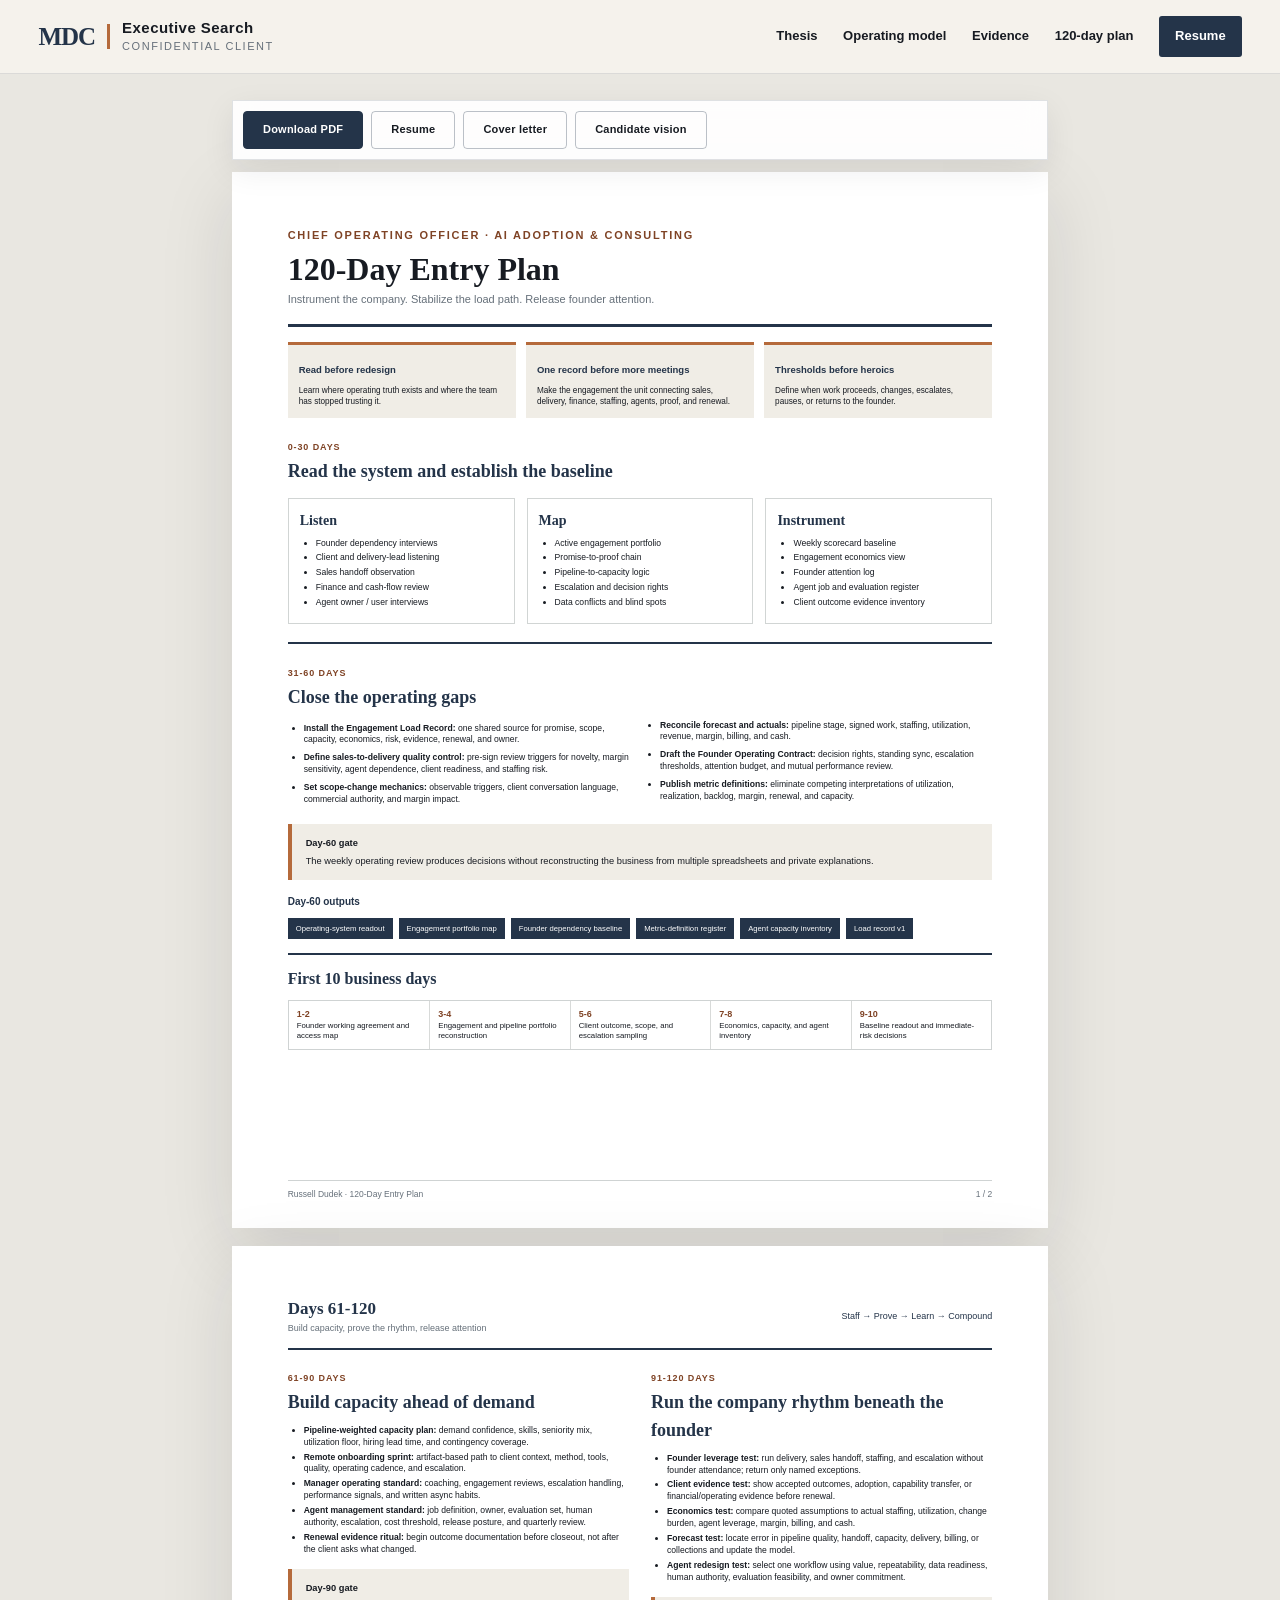
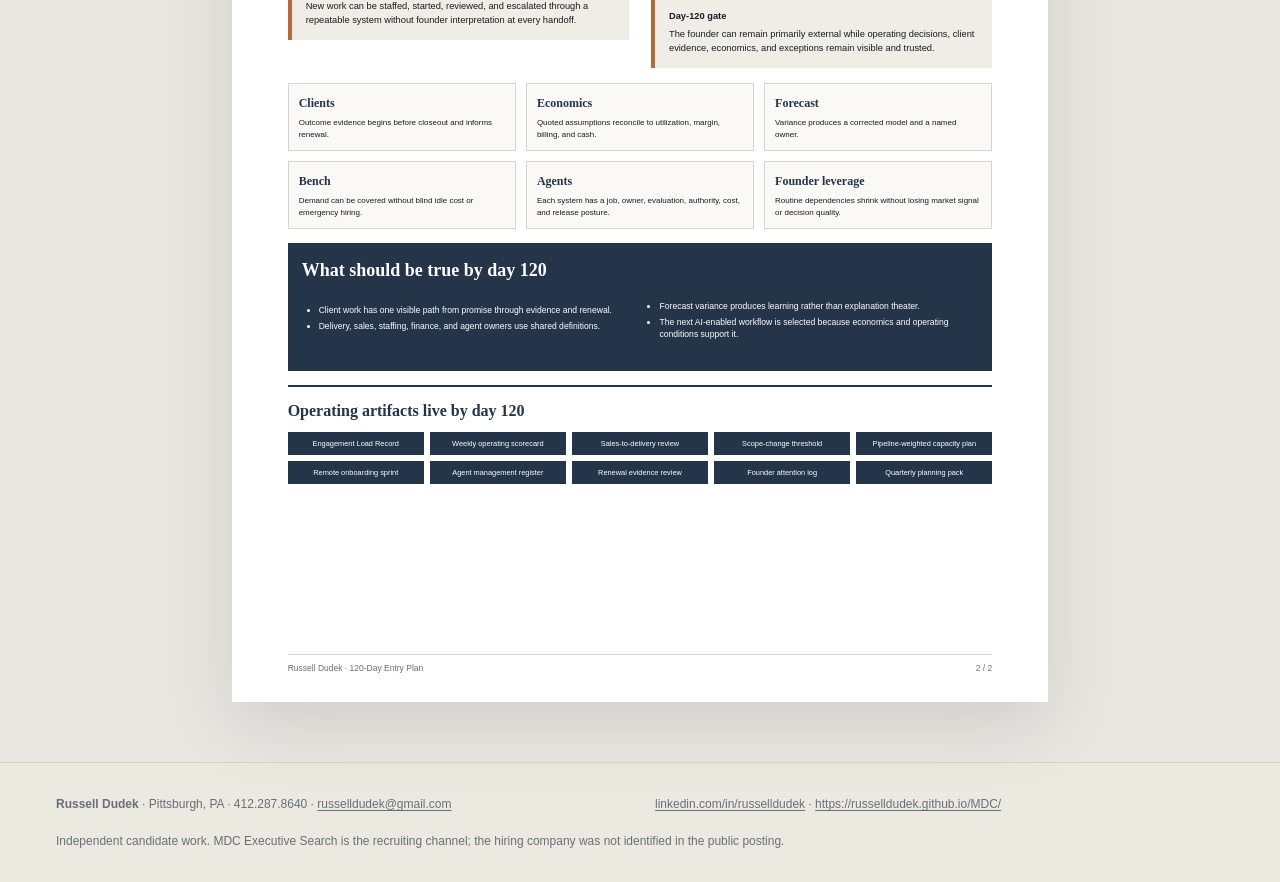
==== 120-day-plan.html @ ab62a0ce "Publish complete COO candidate campaign" ====
<!DOCTYPE html>

<html lang="en"><head>
<meta charset="utf-8"/><meta content="width=device-width, initial-scale=1" name="viewport"/>
<title>120-Day Entry Plan | Russell Dudek</title>
<meta content="Independent candidate vision by Russell Dudek for Chief Operating Officer - AI Adoption." name="description"/>
<link href="brand-tokens.css" rel="stylesheet"/><link href="styles.css" rel="stylesheet"/>
<script defer="" src="app.js"></script>
</head><body class="document-page">
<a class="skip-link" href="#main">Skip to content</a>
<nav aria-label="Primary navigation" class="site-nav">
<a aria-label="MDC Executive Search confidential client candidate vision" class="brand-lockup" href="index.html">
<span class="mdc-type">MDC</span>
<span class="brand-copy"><strong>Executive Search</strong><small>Confidential client</small></span>
</a>
<button aria-controls="nav-links" aria-expanded="false" class="nav-toggle">Menu</button>
<div class="nav-links" id="nav-links">
<a href="index.html#thesis">Thesis</a>
<a href="index.html#model">Operating model</a>
<a href="index.html#evidence">Evidence</a>
<a href="120-day-plan.html">120-day plan</a>
<a class="nav-primary" href="resume.html">Resume</a>
</div>
</nav>
<main id="main">
<div aria-label="Document actions" class="doc-actions no-print">
<a class="btn primary pdf-download" data-pdf="" href="#">Download PDF</a>
<a class="btn" href="resume.html">Resume</a>
<a class="btn" href="cover-letter.html">Cover letter</a>
<a class="btn" href="index.html">Candidate vision</a>
</div>
<article class="document multi-doc" data-pdf="docs/Russell-Dudek-COO-AI-Adoption-120-Day-Plan.pdf">
<section class="paper page plan-page"><header class="brief-title"><span class="doc-brand">Chief Operating Officer · AI Adoption &amp; Consulting</span><h1>120-Day Entry Plan</h1><p>Instrument the company. Stabilize the load path. Release founder attention.</p></header>
<div class="plan-principles"><article><strong>Read before redesign</strong><p>Learn where operating truth exists and where the team has stopped trusting it.</p></article><article><strong>One record before more meetings</strong><p>Make the engagement the unit connecting sales, delivery, finance, staffing, agents, proof, and renewal.</p></article><article><strong>Thresholds before heroics</strong><p>Define when work proceeds, changes, escalates, pauses, or returns to the founder.</p></article></div>
<div class="phase-focus"><span>0-30 days</span><h2>Read the system and establish the baseline</h2><div class="phase-columns"><div><h3>Listen</h3><ul><li>Founder dependency interviews</li><li>Client and delivery-lead listening</li><li>Sales handoff observation</li><li>Finance and cash-flow review</li><li>Agent owner / user interviews</li></ul></div><div><h3>Map</h3><ul><li>Active engagement portfolio</li><li>Promise-to-proof chain</li><li>Pipeline-to-capacity logic</li><li>Escalation and decision rights</li><li>Data conflicts and blind spots</li></ul></div><div><h3>Instrument</h3><ul><li>Weekly scorecard baseline</li><li>Engagement economics view</li><li>Founder attention log</li><li>Agent job and evaluation register</li><li>Client outcome evidence inventory</li></ul></div></div></div>
<div class="phase-focus phase-band"><span>31-60 days</span><h2>Close the operating gaps</h2><ul class="check-list two-column"><li><strong>Install the Engagement Load Record:</strong> one shared source for promise, scope, capacity, economics, risk, evidence, renewal, and owner.</li><li><strong>Define sales-to-delivery quality control:</strong> pre-sign review triggers for novelty, margin sensitivity, agent dependence, client readiness, and staffing risk.</li><li><strong>Set scope-change mechanics:</strong> observable triggers, client conversation language, commercial authority, and margin impact.</li><li><strong>Reconcile forecast and actuals:</strong> pipeline stage, signed work, staffing, utilization, revenue, margin, billing, and cash.</li><li><strong>Draft the Founder Operating Contract:</strong> decision rights, standing sync, escalation thresholds, attention budget, and mutual performance review.</li><li><strong>Publish metric definitions:</strong> eliminate competing interpretations of utilization, realization, backlog, margin, renewal, and capacity.</li></ul></div>
<div class="decision-gate"><strong>Day-60 gate</strong><p>The weekly operating review produces decisions without reconstructing the business from multiple spreadsheets and private explanations.</p></div>
<div class="deliverables"><h3>Day-60 outputs</h3><span>Operating-system readout</span><span>Engagement portfolio map</span><span>Founder dependency baseline</span><span>Metric-definition register</span><span>Agent capacity inventory</span><span>Load record v1</span></div>
<div class="first-ten-days"><h2>First 10 business days</h2><div><span><strong>1-2</strong> Founder working agreement and access map</span><span><strong>3-4</strong> Engagement and pipeline portfolio reconstruction</span><span><strong>5-6</strong> Client outcome, scope, and escalation sampling</span><span><strong>7-8</strong> Economics, capacity, and agent inventory</span><span><strong>9-10</strong> Baseline readout and immediate-risk decisions</span></div></div><footer class="page-footer"><span>Russell Dudek · 120-Day Entry Plan</span><span>1 / 2</span></footer></section>
<section class="paper page plan-page"><header class="continuation-header"><div><strong>Days 61-120</strong><span>Build capacity, prove the rhythm, release attention</span></div><div>Staff → Prove → Learn → Compound</div></header>
<div class="phase-focus split"><section><span>61-90 days</span><h2>Build capacity ahead of demand</h2><ul class="check-list"><li><strong>Pipeline-weighted capacity plan:</strong> demand confidence, skills, seniority mix, utilization floor, hiring lead time, and contingency coverage.</li><li><strong>Remote onboarding sprint:</strong> artifact-based path to client context, method, tools, quality, operating cadence, and escalation.</li><li><strong>Manager operating standard:</strong> coaching, engagement reviews, escalation handling, performance signals, and written async habits.</li><li><strong>Agent management standard:</strong> job definition, owner, evaluation set, human authority, escalation, cost threshold, release posture, and quarterly review.</li><li><strong>Renewal evidence ritual:</strong> begin outcome documentation before closeout, not after the client asks what changed.</li></ul><div class="decision-gate"><strong>Day-90 gate</strong><p>New work can be staffed, started, reviewed, and escalated through a repeatable system without founder interpretation at every handoff.</p></div></section><section><span>91-120 days</span><h2>Run the company rhythm beneath the founder</h2><ul class="check-list"><li><strong>Founder leverage test:</strong> run delivery, sales handoff, staffing, and escalation without founder attendance; return only named exceptions.</li><li><strong>Client evidence test:</strong> show accepted outcomes, adoption, capability transfer, or financial/operating evidence before renewal.</li><li><strong>Economics test:</strong> compare quoted assumptions to actual staffing, utilization, change burden, agent leverage, margin, billing, and cash.</li><li><strong>Forecast test:</strong> locate error in pipeline quality, handoff, capacity, delivery, billing, or collections and update the model.</li><li><strong>Agent redesign test:</strong> select one workflow using value, repeatability, data readiness, human authority, evaluation feasibility, and owner commitment.</li></ul><div class="decision-gate"><strong>Day-120 gate</strong><p>The founder can remain primarily external while operating decisions, client evidence, economics, and exceptions remain visible and trusted.</p></div></section></div>
<div class="outcome-grid plan-outcomes"><article><h3>Clients</h3><p>Outcome evidence begins before closeout and informs renewal.</p></article><article><h3>Economics</h3><p>Quoted assumptions reconcile to utilization, margin, billing, and cash.</p></article><article><h3>Forecast</h3><p>Variance produces a corrected model and a named owner.</p></article><article><h3>Bench</h3><p>Demand can be covered without blind idle cost or emergency hiring.</p></article><article><h3>Agents</h3><p>Each system has a job, owner, evaluation, authority, cost, and release posture.</p></article><article><h3>Founder leverage</h3><p>Routine dependencies shrink without losing market signal or decision quality.</p></article></div>
<div class="day120-score"><h2>What should be true by day 120</h2><ul><li>Client work has one visible path from promise through evidence and renewal.</li><li>Delivery, sales, staffing, finance, and agent owners use shared definitions.</li><li>Forecast variance produces learning rather than explanation theater.</li><li>The next AI-enabled workflow is selected because economics and operating conditions support it.</li></ul></div>
<div class="day120-artifacts"><h2>Operating artifacts live by day 120</h2><div><span>Engagement Load Record</span><span>Weekly operating scorecard</span><span>Sales-to-delivery review</span><span>Scope-change threshold</span><span>Pipeline-weighted capacity plan</span><span>Remote onboarding sprint</span><span>Agent management register</span><span>Renewal evidence review</span><span>Founder attention log</span><span>Quarterly planning pack</span></div></div><footer class="page-footer"><span>Russell Dudek · 120-Day Entry Plan</span><span>2 / 2</span></footer></section></article></main>
<footer class="site-footer">
<div><strong>Russell Dudek</strong> · Pittsburgh, PA · 412.287.8640 · <a href="mailto:russelldudek@gmail.com">russelldudek@gmail.com</a></div>
<div><a href="https://linkedin.com/in/russelldudek">linkedin.com/in/russelldudek</a> · <a href="https://russelldudek.github.io/MDC/">https://russelldudek.github.io/MDC/</a></div>
<p>Independent candidate work. MDC Executive Search is the recruiting channel; the hiring company was not identified in the public posting.</p>
</footer>
</body></html>
---- brand-tokens.css ----
:root {
  /* MDC recognition layer - source-sampled from public LinkedIn identity where available. */
  --brand-ink: #171b22;
  --brand-navy: #243449;
  --brand-slate: #556474;
  --brand-paper: #f6f3ec;
  --brand-white: #ffffff;

  /* Candidate-original operating-system palette for the Engagement Load Path. */
  --campaign-copper: #b56a3b;
  --campaign-copper-dark: #7f4325;
  --campaign-moss: #69765b;
  --campaign-moss-light: #aab39d;
  --campaign-alert: #a94d45;
  --campaign-gold: #c39a4b;
  --campaign-calm: #43736c;
  --campaign-cloud: #e7e8e5;

  --text: var(--brand-ink);
  --muted: #66707a;
  --line: #cfd3d3;
  --surface: #fbfaf7;
  --surface-strong: #f0ede5;
  --shadow: 0 22px 70px rgba(23, 27, 34, 0.12);
  --shadow-soft: 0 10px 32px rgba(23, 27, 34, 0.08);
  --radius-sm: 8px;
  --radius-md: 18px;
  --radius-lg: 30px;
  --max: 1240px;
  --serif: Georgia, 'Times New Roman', serif;
  --sans: 'Aptos', 'Segoe UI', Helvetica, Arial, sans-serif;
}
---- styles.css ----
* { box-sizing: border-box; }
html { scroll-behavior: smooth; }
body { margin: 0; color: var(--text); background: var(--brand-paper); font-family: var(--sans); line-height: 1.55; }
a { color: inherit; text-underline-offset: 0.18em; }
button, a { -webkit-tap-highlight-color: transparent; }
button { font: inherit; }
img { max-width: 100%; display: block; }
.skip-link { position: fixed; top: 8px; left: 8px; z-index: 100; padding: 10px 14px; background: var(--brand-white); transform: translateY(-160%); border-radius: 4px; }
.skip-link:focus { transform: translateY(0); }

.site-nav { position: sticky; top: 0; z-index: 50; min-height: 74px; padding: 12px clamp(18px, 3vw, 44px); display: flex; align-items: center; justify-content: space-between; gap: 28px; background: rgba(246,243,236,.94); border-bottom: 1px solid rgba(36,52,73,.12); backdrop-filter: blur(18px); }
.brand-lockup { display: flex; align-items: center; gap: 12px; text-decoration: none; flex: 0 0 auto; }
.mdc-type { display: inline-block; color: var(--brand-navy); background: transparent; font-family: var(--serif); font-size: 25px; line-height: 1; font-weight: 700; letter-spacing: -.04em; padding-right: 12px; border-right: 3px solid var(--campaign-copper); }
.brand-copy { display: grid; line-height: 1.05; }
.brand-copy strong { font-size: 15px; letter-spacing: .03em; }
.brand-copy small { margin-top: 5px; color: var(--muted); font-size: 11px; text-transform: uppercase; letter-spacing: .14em; }
.nav-links { display: flex; align-items: center; gap: clamp(14px, 2vw, 28px); font-size: 13px; font-weight: 700; }
.nav-links a { text-decoration: none; }
.nav-links a:hover, .nav-links a:focus-visible { color: var(--campaign-copper-dark); }
.nav-primary { padding: 10px 16px; color: #fff !important; background: var(--brand-navy); border-radius: 3px; }
.nav-toggle { display: none; border: 1px solid var(--line); background: transparent; padding: 8px 12px; border-radius: 4px; font-weight: 700; }

.btn { display: inline-flex; align-items: center; justify-content: center; min-height: 46px; padding: 0 19px; border: 1px solid rgba(36,52,73,.3); border-radius: 4px; background: transparent; text-decoration: none; font-size: 13px; font-weight: 800; letter-spacing: .02em; transition: transform .18s ease, background .18s ease, color .18s ease, border-color .18s ease; }
.btn:hover { transform: translateY(-2px); border-color: var(--brand-navy); }
.btn.primary { color: #fff; background: var(--brand-navy); border-color: var(--brand-navy); }
.btn.primary:hover { background: var(--campaign-copper-dark); border-color: var(--campaign-copper-dark); }

.hero { min-height: calc(100vh - 74px); display: grid; grid-template-columns: minmax(0, .92fr) minmax(520px, 1.08fr); gap: clamp(44px, 6vw, 96px); align-items: center; max-width: 1440px; margin: 0 auto; padding: clamp(58px, 8vw, 110px) clamp(24px, 5vw, 72px); overflow: hidden; position: relative; }
.hero::before { content: ''; position: absolute; inset: 0 auto 0 50%; width: 1px; background: linear-gradient(transparent, rgba(36,52,73,.15), transparent); }
.hero-copy { position: relative; z-index: 2; }
.eyebrow, .section-kicker, .micro, .doc-brand { color: var(--campaign-copper-dark); font-size: 11px; font-weight: 900; letter-spacing: .16em; text-transform: uppercase; }
.independent { margin: 12px 0 0; color: var(--muted); font-size: 12px; }
.hero h1 { margin: 22px 0 26px; max-width: 720px; font-family: var(--serif); font-size: clamp(52px, 6.7vw, 92px); line-height: .95; letter-spacing: -.055em; font-weight: 700; }
.lede { max-width: 690px; margin: 0; color: #3d4650; font-size: clamp(17px, 1.5vw, 21px); line-height: 1.6; }
.hero-actions { display: flex; flex-wrap: wrap; gap: 12px; margin-top: 32px; }
.role-facts { display: flex; flex-wrap: wrap; gap: 0; margin-top: 36px; color: var(--muted); font-size: 12px; font-weight: 700; }
.role-facts span { padding: 0 16px; border-left: 1px solid var(--line); }
.role-facts span:first-child { padding-left: 0; border-left: 0; }

.load-lab { position: relative; z-index: 2; width: 100%; padding: 26px; border: 1px solid rgba(36,52,73,.13); background: rgba(255,255,255,.76); box-shadow: var(--shadow); }
.lab-head { display: flex; align-items: start; justify-content: space-between; gap: 20px; }
.lab-head h2 { margin: 5px 0 0; font-family: var(--serif); font-size: clamp(28px, 3vw, 42px); line-height: 1; letter-spacing: -.035em; }
.reset-control { color: var(--muted); border: 0; border-bottom: 1px solid currentColor; background: transparent; padding: 4px 0; cursor: pointer; font-size: 11px; font-weight: 800; text-transform: uppercase; letter-spacing: .12em; }
.lab-intro { margin: 18px 0 20px; color: var(--muted); font-size: 13px; line-height: 1.55; }
.scenario-tabs { display: grid; grid-template-columns: repeat(5, 1fr); gap: 6px; margin: 0 0 18px; }
.scenario-tabs button { min-height: 42px; padding: 8px 7px; border: 1px solid var(--line); border-radius: 3px; color: var(--brand-slate); background: rgba(255,255,255,.7); cursor: pointer; font-size: 10px; font-weight: 900; text-transform: uppercase; letter-spacing: .045em; }
.scenario-tabs button[aria-selected="true"] { color: #fff; background: var(--brand-navy); border-color: var(--brand-navy); }
.frame-stage { position: relative; min-height: 360px; padding: 34px 58px 42px; border: 1px solid #c8ccca; background: linear-gradient(180deg, #eef0ec 0%, #f8f7f3 52%, #e4e0d7 100%); overflow: hidden; isolation: isolate; }
.frame-stage::before, .frame-stage::after { content: ''; position: absolute; z-index: -1; background: rgba(36,52,73,.09); }
.frame-stage::before { inset: 92px 20px 92px; border: 1px solid rgba(36,52,73,.12); background: transparent; }
.frame-stage::after { left: 0; right: 0; bottom: 47px; height: 1px; }
.client-load, .foundation { position: relative; z-index: 3; display: flex; align-items: baseline; justify-content: space-between; gap: 18px; border-left: 6px solid var(--campaign-copper); background: var(--brand-navy); color: #fff; padding: 15px 18px; box-shadow: 0 8px 20px rgba(36,52,73,.14); }
.client-load span, .foundation span { font-size: 9px; font-weight: 900; letter-spacing: .14em; }
.client-load b, .foundation b { text-align: right; font-family: var(--serif); font-size: 15px; }
.foundation { border-left-color: var(--campaign-moss); margin-top: 50px; background: #374137; }
.support-grid { position: relative; z-index: 2; display: grid; grid-template-columns: repeat(5, 1fr); gap: 9px; margin: 18px 4px 0; }
.support { position: relative; min-height: 145px; padding: 48px 8px 12px; display: flex; flex-direction: column; align-items: center; justify-content: flex-end; text-align: center; background: linear-gradient(180deg, rgba(255,255,255,.86), rgba(241,239,232,.98)); border: 1px solid rgba(36,52,73,.18); transition: transform .45s cubic-bezier(.2,.75,.2,1), background .25s, border-color .25s, opacity .25s; }
.support::before { content: ''; position: absolute; top: 0; left: 50%; width: 4px; height: 45px; background: var(--member-color, var(--campaign-moss)); transform: translateX(-50%); box-shadow: 0 0 0 1px rgba(0,0,0,.04); }
.support::after { content: ''; position: absolute; top: 42px; left: 22%; right: 22%; height: 6px; background: var(--member-color, var(--campaign-moss)); }
.support i { position: absolute; top: 52px; width: 14px; height: 14px; border-radius: 50%; background: var(--member-color, var(--campaign-moss)); box-shadow: 0 0 0 6px rgba(105,118,91,.12); }
.support strong { margin-top: 10px; font-size: 12px; }
.support span { color: var(--muted); font-size: 10px; }
.support.is-risk { --member-color: var(--campaign-alert); transform: translateY(14px); background: #f5e9e5; border-color: rgba(169,77,69,.55); }
.support.is-watch { --member-color: var(--campaign-gold); transform: translateY(7px); background: #f5f0df; border-color: rgba(195,154,75,.55); }
.support.is-strong { --member-color: var(--campaign-calm); }
.founder-brace { position: absolute; z-index: 4; right: 12px; top: 92px; bottom: 55px; width: 35px; border-right: 3px solid var(--campaign-alert); border-top: 3px solid var(--campaign-alert); border-bottom: 3px solid var(--campaign-alert); opacity: .15; transform: translateX(16px); transition: opacity .3s, transform .3s, height .3s; }
.founder-brace span { position: absolute; right: 8px; top: 50%; writing-mode: vertical-rl; transform: translateY(-50%) rotate(180deg); color: var(--campaign-alert); font-size: 8px; font-weight: 900; letter-spacing: .12em; }
.frame-stage[data-founder="required"] .founder-brace { opacity: 1; transform: translateX(0); }
.frame-stage[data-founder="watch"] .founder-brace { opacity: .6; transform: translateX(5px); }
.load-pulse { position: absolute; z-index: 5; top: 75px; left: 50%; width: 10px; height: 10px; border-radius: 50%; background: var(--campaign-copper); box-shadow: 0 0 0 10px rgba(181,106,59,.14); opacity: 0; transform: translate(-50%,0); }
.frame-stage.is-animating .load-pulse { animation: loadDrop 1.05s cubic-bezier(.2,.7,.15,1) forwards; }
@keyframes loadDrop { 0% { opacity: 0; transform: translate(-50%,-8px); } 14% { opacity: 1; } 58% { transform: translate(-50%,150px); background: var(--campaign-copper); } 82% { transform: translate(-50%,260px); background: var(--campaign-moss); } 100% { transform: translate(-50%,260px); opacity: 0; } }
.decision-readout { display: grid; grid-template-columns: 1.1fr .8fr 1.2fr; border: 1px solid var(--line); border-top: 0; background: #fff; }
.decision-readout > div { min-width: 0; padding: 14px 16px; border-left: 1px solid var(--line); }
.decision-readout > div:first-child { border-left: 0; }
.decision-readout span { display: block; color: var(--muted); font-size: 9px; font-weight: 900; text-transform: uppercase; letter-spacing: .11em; }
.decision-readout strong { display: block; margin-top: 5px; font-family: var(--serif); font-size: 13px; line-height: 1.35; }

.section { max-width: var(--max); margin: 0 auto; padding: clamp(82px, 10vw, 140px) clamp(24px, 5vw, 56px); }
.section h2 { margin: 14px 0 34px; max-width: 920px; font-family: var(--serif); font-size: clamp(38px, 5vw, 66px); line-height: 1.04; letter-spacing: -.045em; }
.pressure-field { border-top: 1px solid rgba(36,52,73,.15); }
.tension-map { display: grid; grid-template-columns: repeat(4, 1fr); border-top: 1px solid var(--brand-navy); border-bottom: 1px solid var(--brand-navy); }
.tension-map article { min-height: 290px; padding: 28px 24px 30px; border-left: 1px solid rgba(36,52,73,.22); }
.tension-map article:first-child { border-left: 0; }
.tension-map span { color: var(--campaign-copper-dark); font-family: var(--serif); font-size: 17px; }
.tension-map h3 { margin: 45px 0 14px; font-family: var(--serif); font-size: 24px; line-height: 1.1; }
.tension-map p { margin: 0; color: var(--muted); font-size: 14px; }
.model-section { display: grid; grid-template-columns: .8fr 1.2fr; gap: clamp(48px, 8vw, 110px); align-items: start; }
.model-copy { position: sticky; top: 120px; }
.model-copy h2 { font-size: clamp(40px, 4.5vw, 62px); }
.model-copy p { color: var(--muted); font-size: 16px; }
.hypothesis-note { margin-top: 26px; padding-left: 18px; border-left: 3px solid var(--campaign-copper); }
.load-path-list { list-style: none; margin: 0; padding: 0; counter-reset: path; }
.load-path-list li { display: grid; grid-template-columns: 86px 1fr; gap: 10px 22px; padding: 24px 0; border-top: 1px solid rgba(36,52,73,.18); }
.load-path-list li:last-child { border-bottom: 1px solid rgba(36,52,73,.18); }
.load-path-list span { grid-row: span 2; align-self: start; color: var(--campaign-copper-dark); font-size: 11px; font-weight: 900; letter-spacing: .12em; text-transform: uppercase; }
.load-path-list strong { font-family: var(--serif); font-size: 22px; line-height: 1.25; }
.load-path-list small { color: var(--muted); }
.scorecard-section { max-width: 1400px; background: var(--brand-navy); color: #fff; padding-left: max(24px, calc((100vw - var(--max))/2 + 56px)); padding-right: max(24px, calc((100vw - var(--max))/2 + 56px)); }
.scorecard-section .section-kicker { color: #e1b28d; }
.scorecard-section h2 { color: #fff; }
.score-rail { display: grid; grid-template-columns: repeat(5, 1fr); border-top: 1px solid rgba(255,255,255,.35); }
.score-rail article { min-height: 210px; padding: 25px 20px; border-left: 1px solid rgba(255,255,255,.22); }
.score-rail article:first-child { border-left: 0; }
.score-rail strong { font-family: var(--serif); font-size: 22px; }
.score-rail p { color: rgba(255,255,255,.72); font-size: 13px; }
.evidence-intro { max-width: 900px; }
.evidence-trail { margin-top: 58px; border-top: 1px solid var(--brand-navy); }
.evidence-trail article { display: grid; grid-template-columns: 110px minmax(0,1fr); gap: 28px; padding: 38px 0; border-bottom: 1px solid rgba(36,52,73,.18); }
.evidence-year { color: var(--campaign-copper-dark); font-family: var(--serif); font-size: 28px; }
.evidence-trail h3 { margin: 0; font-family: var(--serif); font-size: 28px; }
.evidence-trail p { max-width: 860px; color: var(--muted); }
.evidence-trail ul { columns: 2; gap: 36px; padding-left: 18px; }
.entry-preview { background: #dedfd8; max-width: none; padding-left: max(24px, calc((100vw - var(--max))/2 + 56px)); padding-right: max(24px, calc((100vw - var(--max))/2 + 56px)); }
.entry-preview h2 { max-width: 1100px; }
.phase-line { display: grid; grid-template-columns: repeat(4, 1fr); border-top: 1px solid var(--brand-navy); border-bottom: 1px solid var(--brand-navy); }
.phase-line article { min-height: 245px; padding: 22px; border-left: 1px solid rgba(36,52,73,.22); }
.phase-line article:first-child { border-left: 0; }
.phase-line span { color: var(--campaign-copper-dark); font-size: 11px; font-weight: 900; letter-spacing: .12em; }
.phase-line h3 { margin: 40px 0 12px; font-family: var(--serif); font-size: 24px; }
.phase-line p { color: var(--muted); font-size: 13px; }
.center-actions { text-align: center; margin-top: 34px; }
.questions-section { display: grid; grid-template-columns: .72fr 1.28fr; gap: 80px; align-items: start; }
.questions-heading { position: sticky; top: 120px; }
.questions-heading h2 { font-size: clamp(38px, 4.5vw, 60px); }
.questions-list { list-style: none; padding: 0; margin: 0; counter-reset: q; }
.questions-list li { counter-increment: q; position: relative; padding: 24px 0 24px 55px; border-top: 1px solid rgba(36,52,73,.2); font-family: var(--serif); font-size: 22px; line-height: 1.35; }
.questions-list li::before { content: counter(q, decimal-leading-zero); position: absolute; left: 0; top: 25px; color: var(--campaign-copper-dark); font-family: var(--sans); font-size: 11px; font-weight: 900; letter-spacing: .12em; }
.closing-cta { max-width: none; margin: 0; padding: clamp(84px, 11vw, 140px) max(24px, calc((100vw - var(--max))/2 + 56px)); display: grid; grid-template-columns: 1.2fr .8fr; gap: 70px; align-items: end; color: #fff; background: #202b3a; }
.closing-cta h2 { color: #fff; }
.closing-cta p { max-width: 760px; color: rgba(255,255,255,.72); font-size: 17px; }
.cta-stack { display: grid; gap: 10px; }
.cta-stack .btn { color: #fff; border-color: rgba(255,255,255,.35); }
.cta-stack .btn.primary { background: var(--campaign-copper); border-color: var(--campaign-copper); }
.site-footer { padding: 32px clamp(24px, 5vw, 56px); display: grid; grid-template-columns: 1fr 1fr; gap: 10px 30px; color: var(--muted); background: #ece9e1; border-top: 1px solid rgba(36,52,73,.12); font-size: 12px; }
.site-footer p { grid-column: 1 / -1; margin: 8px 0 0; }

/* Document screen shell */
.document-page { background: #e9e7e1; }
.document-page main { min-height: 70vh; }
.doc-actions { position: sticky; top: 84px; z-index: 20; max-width: 8.5in; margin: 26px auto 12px; padding: 10px; display: flex; flex-wrap: wrap; gap: 8px; background: rgba(255,255,255,.92); border: 1px solid rgba(36,52,73,.14); box-shadow: var(--shadow-soft); backdrop-filter: blur(14px); }
.doc-actions .btn { min-height: 38px; font-size: 11px; }
.document { width: min(100%, 9.15in); margin: 0 auto 60px; display: grid; gap: 18px; padding: 0 18px; }
.paper { position: relative; width: 8.5in; min-height: 11in; margin: 0 auto; padding: .52in .58in .48in; background: #fff; box-shadow: var(--shadow); overflow: visible; }
.page-footer { position: absolute; left: .58in; right: .58in; bottom: .28in; padding-top: 7px; display: flex; justify-content: space-between; gap: 20px; color: #66707a; border-top: 1px solid #cfd3d3; font-size: 8.5px; }
.doc-header, .letter-header { display: flex; justify-content: space-between; align-items: flex-start; gap: 28px; padding-bottom: 18px; border-bottom: 3px solid var(--brand-navy); }
.doc-header h1, .letter-header h1 { margin: 6px 0 3px; font-family: var(--serif); font-size: 34px; line-height: 1; letter-spacing: -.03em; }
.role-line, .letter-header p { margin: 0; color: var(--campaign-copper-dark); font-size: 13px; font-weight: 800; }
.contact-block { flex: 0 0 2.45in; color: #48515c; text-align: right; font-size: 9.6px; line-height: 1.5; overflow-wrap: anywhere; }
.continuation-header { display: flex; justify-content: space-between; gap: 24px; align-items: center; padding-bottom: 12px; border-bottom: 2px solid var(--brand-navy); color: var(--brand-navy); font-size: 9px; }
.continuation-header > div:first-child { display: grid; }
.continuation-header strong { font-family: var(--serif); font-size: 17px; }
.continuation-header span { color: var(--muted); }
.continuation-header > div:last-child { text-align: right; line-height: 1.45; }
.resume-summary { margin-top: 15px; padding: 13px 15px; background: #f0ede6; border-left: 4px solid var(--campaign-copper); }
.resume-summary h2, .resume-role h2, .resume-grid h2, .resume-close h2 { margin: 0 0 4px; font-size: 12px; text-transform: uppercase; letter-spacing: .08em; }
.resume-summary p { margin: 0; font-size: 9.8px; line-height: 1.46; }
.competency-band { display: flex; flex-wrap: wrap; gap: 5px; margin: 11px 0 9px; }
.competency-band span { padding: 4px 7px; border: 1px solid #c9cecf; background: #fff; font-size: 7.8px; font-weight: 800; }
.resume-role { padding: 10px 0 8px; border-top: 1px solid #cfd3d3; break-inside: avoid; }
.resume-role.compact { padding-top: 9px; }
.role-head { display: flex; justify-content: space-between; gap: 20px; }
.role-head h2 { color: var(--brand-navy); font-size: 13px; letter-spacing: .04em; }
.role-head p { margin: 1px 0 0; color: var(--campaign-copper-dark); font-size: 9px; font-weight: 800; }
.role-head > span { color: var(--muted); font-size: 9px; font-weight: 800; }
.resume-role ul { margin: 5px 0 0; padding-left: 15px; }
.resume-role li { margin: 2px 0; font-size: 8.9px; line-height: 1.34; }
.resume-grid { display: grid; grid-template-columns: 1.12fr .88fr; gap: 11px 18px; margin-top: 10px; }
.resume-grid > div { padding-top: 8px; border-top: 1px solid #cfd3d3; }
.resume-grid p { margin: 3px 0; font-size: 8.7px; line-height: 1.42; }
.resume-close { margin-top: 11px; padding: 11px 13px; background: var(--brand-navy); color: #fff; }
.resume-close h2 { color: #dfb087; }
.value-columns { display: grid; grid-template-columns: repeat(3, 1fr); gap: 12px; }
.value-columns p { margin: 0; font-size: 8.3px; line-height: 1.36; }
.letter-page { padding: .55in .65in .48in; }
.letter-meta { display: flex; justify-content: space-between; gap: 20px; margin: 18px 0 20px; color: var(--muted); font-size: 9px; }
.letter-body { font-family: var(--serif); font-size: 10.9px; line-height: 1.58; }
.letter-body p { margin: 0 0 11px; }
.signature { margin-top: 16px !important; font-family: var(--sans); font-weight: 900; color: var(--brand-navy); }
.brief-title { padding-bottom: 16px; border-bottom: 3px solid var(--brand-navy); }
.brief-title h1 { margin: 6px 0 6px; font-family: var(--serif); font-size: 32px; line-height: 1; }
.brief-title p { margin: 0; color: var(--muted); font-size: 11px; }
.brief-grid { display: grid; grid-template-columns: 1fr 1fr; gap: 12px; margin-top: 15px; }
.brief-grid article, .brief-section, .contract-intro, .alignment-case { break-inside: avoid; }
.brief-grid article { padding: 13px; border: 1px solid #d3d6d4; background: #faf9f6; }
.brief-grid h3, .metric-matrix h3, .outcome-grid h3 { margin: 0 0 5px; color: var(--brand-navy); font-family: var(--serif); font-size: 14px; }
.brief-grid p, .brief-section p { margin: 0; font-size: 9.4px; line-height: 1.45; }
.thesis-statement { margin-top: 15px; padding: 16px; color: #fff; background: var(--brand-navy); font-family: var(--serif); font-size: 15px; line-height: 1.4; }
.brief-section { margin-top: 16px; }
.brief-section h2, .contract-page h2, .plan-page h2, .alignment-page h2 { margin: 0 0 8px; color: var(--brand-navy); font-family: var(--serif); font-size: 18px; }
.brief-section ul, .brief-section ol { margin: 6px 0 0; padding-left: 17px; }
.brief-section li { margin: 4px 0; font-size: 9px; line-height: 1.4; }
.performance-grid, .metric-matrix, .outcome-grid { display: grid; grid-template-columns: repeat(2, 1fr); gap: 10px; margin-top: 14px; }
.performance-grid article, .metric-matrix article, .outcome-grid article { padding: 12px; border: 1px solid #d1d5d4; background: #faf9f6; break-inside: avoid; }
.performance-grid strong { color: var(--brand-navy); font-size: 10px; }
.performance-grid p, .metric-matrix p, .outcome-grid p { margin: 4px 0 0; font-size: 8.7px; line-height: 1.42; }
.callout, .decision-gate, .alignment-close { margin-top: 14px; padding: 12px 14px; border-left: 4px solid var(--campaign-copper); background: #f0ede6; font-size: 9.3px; }
.callout p, .decision-gate p, .alignment-close p { margin: 3px 0 0; }
.executive-questions { columns: 2; gap: 24px; }
.executive-questions li { break-inside: avoid; }
.evidence-table { margin-top: 10px; border-top: 1px solid #cfd3d3; }
.evidence-table > div { display: grid; grid-template-columns: 1.1in 1fr; gap: 10px; padding: 8px 0; border-bottom: 1px solid #d8dad9; font-size: 8.8px; }
.source-note { margin-top: 10px; padding-top: 7px; border-top: 1px solid #d8dad9; color: var(--muted); font-size: 7.4px; line-height: 1.3; }
.closing-thesis { margin-top: 14px; padding: 13px; color: #fff; background: #35463e; font-family: var(--serif); }
.contract-intro { margin: 14px 0; padding: 11px 13px; background: #f0ede6; font-size: 9px; }
.rights-matrix { display: grid; grid-template-columns: 1.05fr 1.2fr 1.2fr 1.15fr; border: 1px solid #cfd3d3; }
.rights-matrix > div { display: contents; }
.rights-matrix span, .rights-matrix strong { padding: 9px 8px; border-bottom: 1px solid #d8dad9; border-left: 1px solid #d8dad9; font-size: 8px; line-height: 1.35; }
.rights-matrix strong { border-left: 0; color: var(--brand-navy); }
.rights-matrix .matrix-head span { color: #fff; background: var(--brand-navy); border-color: rgba(255,255,255,.22); font-size: 7.6px; font-weight: 900; text-transform: uppercase; letter-spacing: .04em; }
.contract-stack { display: grid; gap: 12px; margin-top: 15px; }
.contract-stack > section { padding: 13px; border: 1px solid #d0d4d3; }
.contract-stack ul { margin: 6px 0 0; padding-left: 17px; }
.contract-stack li { font-size: 8.8px; margin: 3px 0; }
.contract-cadence { display: grid; grid-template-columns: 1fr 1fr; gap: 10px; }
.contract-cadence article { padding: 10px; background: #f7f5ef; }
.performance-pact { margin-top: 13px; padding: 14px; color: #fff; background: var(--brand-navy); }
.performance-pact p { font-size: 9px; }
.performance-pact .performance-grid article span { color: #46515c; }
.plan-principles { display: grid; grid-template-columns: repeat(3, 1fr); gap: 10px; margin: 15px 0; }
.plan-principles article { padding: 11px; background: #f0ede6; border-top: 3px solid var(--campaign-copper); }
.plan-principles strong { color: var(--brand-navy); font-size: 9.5px; }
.plan-principles p { margin: 4px 0 0; font-size: 8.2px; line-height: 1.38; }
.phase-focus { margin-top: 14px; }
.phase-focus > span, .phase-focus section > span { color: var(--campaign-copper-dark); font-size: 9px; font-weight: 900; text-transform: uppercase; letter-spacing: .1em; }
.phase-columns { display: grid; grid-template-columns: repeat(3, 1fr); gap: 12px; margin-top: 12px; }
.phase-columns > div { padding: 11px; border: 1px solid #d1d5d4; }
.phase-columns h3 { margin: 0 0 5px; font-family: var(--serif); font-size: 14px; color: var(--brand-navy); }
.phase-columns ul, .check-list { margin: 6px 0 0; padding-left: 16px; }
.phase-columns li, .check-list li { margin: 3px 0; font-size: 8.6px; line-height: 1.38; }
.deliverables { display: flex; flex-wrap: wrap; gap: 6px; margin-top: 14px; }
.deliverables h3 { width: 100%; margin: 0 0 2px; color: var(--brand-navy); font-size: 10px; }
.deliverables span { padding: 5px 8px; background: var(--brand-navy); color: #fff; font-size: 7.7px; }
.phase-focus.split { display: grid; grid-template-columns: 1fr 1fr; gap: 22px; }
.phase-focus.split section { min-width: 0; }
.day120-score { margin-top: 14px; padding: 14px; background: var(--brand-navy); color: #fff; }
.day120-score h2 { color: #fff; }
.day120-score ul { columns: 2; gap: 22px; padding-left: 17px; }
.day120-score li { margin: 4px 0; font-size: 8.6px; line-height: 1.38; break-inside: avoid; }
.alignment-columns { display: grid; grid-template-columns: 1fr 1fr; gap: 16px; margin-top: 16px; }
.alignment-columns section { padding: 14px; border: 1px solid #d0d4d3; }
.alignment-columns ul { margin: 7px 0 0; padding-left: 17px; }
.alignment-columns li { margin: 4px 0; font-size: 9px; }
.alignment-case { margin-top: 16px; padding: 15px; background: #f0ede6; }
.alignment-case p { margin: 0; font-size: 9.4px; line-height: 1.5; }

@media (max-width: 1100px) {
  .hero { grid-template-columns: 1fr; min-height: auto; }
  .hero::before { display: none; }
  .load-lab { max-width: 780px; }
  .tension-map, .phase-line { grid-template-columns: repeat(2, 1fr); }
  .tension-map article:nth-child(3), .phase-line article:nth-child(3) { border-left: 0; }
  .tension-map article { border-top: 1px solid rgba(36,52,73,.18); }
  .tension-map article:nth-child(-n+2) { border-top: 0; }
  .score-rail { grid-template-columns: repeat(3, 1fr); }
  .score-rail article:nth-child(4) { border-left: 0; border-top: 1px solid rgba(255,255,255,.22); }
  .score-rail article:nth-child(5) { border-top: 1px solid rgba(255,255,255,.22); }
}

@media (max-width: 820px) {
  .site-nav { min-height: 66px; }
  .nav-toggle { display: inline-flex; }
  .nav-links { position: absolute; top: calc(100% + 1px); left: 0; right: 0; display: none; align-items: stretch; flex-direction: column; gap: 0; padding: 10px 18px 18px; background: var(--brand-paper); border-bottom: 1px solid var(--line); }
  .nav-links.is-open { display: flex; }
  .nav-links a { padding: 11px 6px; }
  .hero { padding-top: 54px; }
  .model-section, .questions-section, .closing-cta { grid-template-columns: 1fr; }
  .model-copy, .questions-heading { position: static; }
  .score-rail { grid-template-columns: 1fr 1fr; }
  .score-rail article:nth-child(odd) { border-left: 0; }
  .score-rail article { border-top: 1px solid rgba(255,255,255,.22); }
  .score-rail article:first-child, .score-rail article:nth-child(2) { border-top: 0; }
  .evidence-trail ul { columns: 1; }
  .site-footer { grid-template-columns: 1fr; }
  .site-footer p { grid-column: auto; }
  .document { width: 100%; padding: 0 12px; }
  .paper { width: 100%; min-height: auto; padding: 34px 26px 58px; }
  .page-footer { left: 26px; right: 26px; bottom: 22px; }
  .doc-actions { top: 72px; margin-left: 12px; margin-right: 12px; }
  .doc-header, .letter-header, .continuation-header { flex-direction: column; }
  .contact-block, .continuation-header > div:last-child { flex-basis: auto; text-align: left; }
  .rights-matrix { display: block; border: 0; }
  .rights-matrix > div { display: grid; grid-template-columns: 1fr; margin-bottom: 12px; border: 1px solid var(--line); }
  .rights-matrix .matrix-head { display: none; }
  .rights-matrix span, .rights-matrix strong { border-left: 0; }
  .rights-matrix span::before { display: block; color: var(--campaign-copper-dark); font-size: 7px; font-weight: 900; text-transform: uppercase; letter-spacing: .08em; }
  .rights-matrix > div:not(.matrix-head) span:nth-child(2)::before { content: 'Founder owns'; }
  .rights-matrix > div:not(.matrix-head) span:nth-child(3)::before { content: 'COO owns'; }
  .rights-matrix > div:not(.matrix-head) span:nth-child(4)::before { content: 'Joint / threshold'; }
}

@media (max-width: 620px) {
  .brand-lockup { gap: 8px; }
  .brand-copy { display: grid; }
  .brand-copy strong { font-size: 11px; }
  .brand-copy small { margin-top: 3px; font-size: 8px; letter-spacing: .1em; }
  .mdc-type { font-size: 20px; padding-right: 8px; }
  .hero h1 { font-size: clamp(48px, 15vw, 68px); }
  .role-facts { display: grid; gap: 7px; }
  .role-facts span { border-left: 0; padding: 0; }
  .load-lab { padding: 18px; }
  .scenario-tabs { grid-template-columns: 1fr 1fr; }
  .scenario-tabs button:first-child { grid-column: 1 / -1; }
  .frame-stage { min-height: 0; padding: 20px 14px; }
  .frame-stage::before, .founder-brace, .load-pulse { display: none; }
  .client-load, .foundation { display: grid; gap: 3px; }
  .client-load b, .foundation b { text-align: left; }
  .support-grid { grid-template-columns: 1fr; gap: 7px; margin: 12px 0; }
  .support { min-height: 0; padding: 11px 12px 11px 42px; align-items: flex-start; text-align: left; transform: none !important; }
  .support::before { top: 0; bottom: 0; left: 18px; width: 4px; height: auto; transform: none; }
  .support::after { top: 50%; left: 18px; right: auto; width: 16px; height: 4px; transform: translateY(-50%); }
  .support i { top: 50%; left: 32px; transform: translate(-50%,-50%); width: 10px; height: 10px; }
  .support strong { margin-top: 0; }
  .foundation { margin-top: 0; }
  .decision-readout { grid-template-columns: 1fr; }
  .decision-readout > div { border-left: 0; border-top: 1px solid var(--line); }
  .decision-readout > div:first-child { border-top: 0; }
  .tension-map, .phase-line, .score-rail { grid-template-columns: 1fr; }
  .tension-map article, .phase-line article, .score-rail article { border-left: 0; border-top: 1px solid rgba(36,52,73,.18); min-height: auto; }
  .tension-map article:first-child, .phase-line article:first-child, .score-rail article:first-child { border-top: 0; }
  .tension-map h3, .phase-line h3 { margin-top: 20px; }
  .evidence-trail article { grid-template-columns: 1fr; gap: 8px; }
  .evidence-year { font-size: 18px; }
  .closing-cta { gap: 30px; }
  .resume-grid, .value-columns, .brief-grid, .performance-grid, .metric-matrix, .outcome-grid, .plan-principles, .phase-columns, .phase-focus.split, .alignment-columns, .contract-cadence { grid-template-columns: 1fr; }
  .executive-questions, .day120-score ul { columns: 1; }
  .contact-block { overflow-wrap: anywhere; }
}

@media (prefers-reduced-motion: reduce) {
  html { scroll-behavior: auto; }
  *, *::before, *::after { animation-duration: .001ms !important; animation-iteration-count: 1 !important; transition-duration: .001ms !important; }
  .load-pulse { display: none; }
}

@page { size: Letter; margin: 0; }
@media print {
  html, body { width: 8.5in; margin: 0; background: #fff !important; }
  .site-nav, .site-footer, .no-print, .skip-link { display: none !important; }
  .document-page main { min-height: 0; }
  .document { display: block; width: 8.5in; margin: 0; padding: 0; }
  .paper { width: 8.5in; height: 11in; min-height: 11in; margin: 0; box-shadow: none; overflow: hidden; break-after: page; page-break-after: always; }
  .paper:last-child { break-after: auto; page-break-after: auto; }
  a { text-decoration: none; color: inherit; }
}

/* Campaign-specific document refinements */
.resume-page-value { margin-top: 10px; padding: 11px 13px; border-left: 4px solid var(--campaign-copper); background: #f0ede6; }
.resume-page-value strong { color: var(--brand-navy); font-size: 9.5px; text-transform: uppercase; letter-spacing: .07em; }
.resume-page-value p { margin: 4px 0 0; font-size: 9.2px; line-height: 1.42; }
.resume-grid.expanded { grid-template-columns: 1.15fr .85fr; gap: 10px 18px; }
.compact-contracts .contract-stack { grid-template-columns: repeat(2, 1fr); gap: 8px; }
.compact-contracts .contract-stack article { display: grid; grid-template-columns: 26px 1fr; gap: 8px; padding: 9px 10px; border: 1px solid #d0d4d3; background: #faf9f6; }
.compact-contracts .contract-stack article > span { color: var(--campaign-copper-dark); font-size: 8px; font-weight: 900; }
.compact-contracts .contract-stack h3 { margin: 0 0 2px; color: var(--brand-navy); font-family: var(--serif); font-size: 12px; }
.compact-contracts .contract-stack p { margin: 0; font-size: 8.2px; line-height: 1.32; }
.check-list.two-column { columns: 2; column-gap: 24px; }
.check-list.two-column li { break-inside: avoid; margin-bottom: 6px; }
.phase-band { margin-top: 18px; padding-top: 15px; border-top: 2px solid var(--brand-navy); }
.plan-outcomes { grid-template-columns: repeat(3,1fr); margin-top: 15px; }
.plan-outcomes article { padding: 10px; }
.plan-outcomes h3 { font-size: 12px; }
.plan-outcomes p { font-size: 8px; }
.alignment-map { display: grid; grid-template-columns: 1.05fr .9fr 1.55fr; margin-top: 15px; border: 1px solid #cfd3d3; }
.alignment-map > div { display: contents; }
.alignment-map span, .alignment-map strong { padding: 8px; border-bottom: 1px solid #d8dad9; border-left: 1px solid #d8dad9; font-size: 8px; line-height: 1.35; }
.alignment-map strong { border-left: 0; color: var(--brand-navy); }
.alignment-map .matrix-head span { color: #fff; background: var(--brand-navy); border-color: rgba(255,255,255,.2); font-size: 7.4px; font-weight: 900; text-transform: uppercase; letter-spacing: .05em; }
.alignment-actions { display: grid; grid-template-columns: 1fr 1fr; gap: 12px; margin-top: 14px; }
.alignment-actions section { padding: 12px; border: 1px solid #d0d4d3; }
.alignment-actions ul { margin: 6px 0 0; padding-left: 16px; }
.alignment-actions li, .alignment-actions p { margin: 3px 0; font-size: 8.7px; line-height: 1.4; }
.calibrated-question { margin-top: 15px; padding: 12px 14px; border-left: 4px solid var(--campaign-copper); background: #f0ede6; font-size: 9px; }
.contract-stack article { break-inside: avoid; }

@media (max-width: 620px) {
  .compact-contracts .contract-stack, .plan-outcomes, .alignment-actions { grid-template-columns: 1fr; }
  .check-list.two-column { columns: 1; }
  .alignment-map { display: block; border: 0; }
  .alignment-map > div { display: grid; margin-bottom: 10px; border: 1px solid var(--line); }
  .alignment-map .matrix-head { display: none; }
  .alignment-map span, .alignment-map strong { border-left: 0; }
}

@media print {
  .resume-page { padding-top: .48in; }
  .resume-role li { font-size: 9.25px; line-height: 1.4; }
  .resume-summary p { font-size: 10px; }
  .resume-grid p { font-size: 8.9px; }
  .contract-page .rights-matrix span, .contract-page .rights-matrix strong { padding-top: 7.5px; padding-bottom: 7.5px; }
}

.resume-operating-focus { margin-top: 10px; padding-top: 9px; border-top: 1px solid #cfd3d3; }
.resume-operating-focus h2, .resume-systems h2 { margin: 0 0 6px; color: var(--brand-navy); font-size: 10px; text-transform: uppercase; letter-spacing: .07em; }
.resume-operating-focus > div { display: grid; grid-template-columns: repeat(3,1fr); gap: 10px; }
.resume-operating-focus p { margin: 0; font-size: 8.5px; line-height: 1.38; }
.resume-systems { margin-top: 10px; padding: 10px 12px; border: 1px solid #cfd3d3; background: #f7f5ef; }
.resume-systems > div { display: grid; grid-template-columns: repeat(3,1fr); gap: 5px 10px; }
.resume-systems span { font-size: 8px; font-weight: 800; }
.operating-review, .stakeholder-map, .working-session, .first-ten-days, .day120-artifacts { margin-top: 14px; padding-top: 12px; border-top: 2px solid var(--brand-navy); }
.operating-review h2, .stakeholder-map h2, .working-session h2, .first-ten-days h2, .day120-artifacts h2 { margin: 0 0 8px; color: var(--brand-navy); font-family: var(--serif); font-size: 16px; }
.operating-review > div { display: grid; grid-template-columns: repeat(5,1fr); border: 1px solid #cfd3d3; }
.operating-review article { padding: 8px; border-left: 1px solid #d8dad9; }
.operating-review article:first-child { border-left: 0; }
.operating-review strong { display: block; color: var(--campaign-copper-dark); font-size: 8px; text-transform: uppercase; letter-spacing: .06em; }
.operating-review span { display: block; margin-top: 3px; font-size: 7.8px; line-height: 1.3; }
.stakeholder-map > div { display: grid; grid-template-columns: repeat(3,1fr); gap: 7px; }
.stakeholder-map span { padding: 8px; border: 1px solid #d0d4d3; color: var(--brand-navy); font-size: 8.4px; font-weight: 800; }
.stakeholder-map small { color: var(--muted); font-size: 7.5px; font-weight: 500; }
.working-session p { margin: 0; padding: 10px 12px; background: #f0ede6; font-size: 8.8px; line-height: 1.42; }
.first-ten-days > div { display: grid; grid-template-columns: repeat(5,1fr); border: 1px solid #cfd3d3; }
.first-ten-days span { padding: 8px; border-left: 1px solid #d8dad9; font-size: 7.8px; line-height: 1.3; }
.first-ten-days span:first-child { border-left: 0; }
.first-ten-days strong { display: block; color: var(--campaign-copper-dark); font-size: 9px; }
.day120-artifacts > div { display: grid; grid-template-columns: repeat(5,1fr); gap: 6px; }
.day120-artifacts span { padding: 7px 5px; color: #fff; background: var(--brand-navy); text-align: center; font-size: 7.4px; line-height: 1.25; }
@media (max-width:620px){.resume-operating-focus>div,.resume-systems>div,.operating-review>div,.stakeholder-map>div,.first-ten-days>div,.day120-artifacts>div{grid-template-columns:1fr}.operating-review article,.first-ten-days span{border-left:0;border-top:1px solid #d8dad9}.operating-review article:first-child,.first-ten-days span:first-child{border-top:0}}
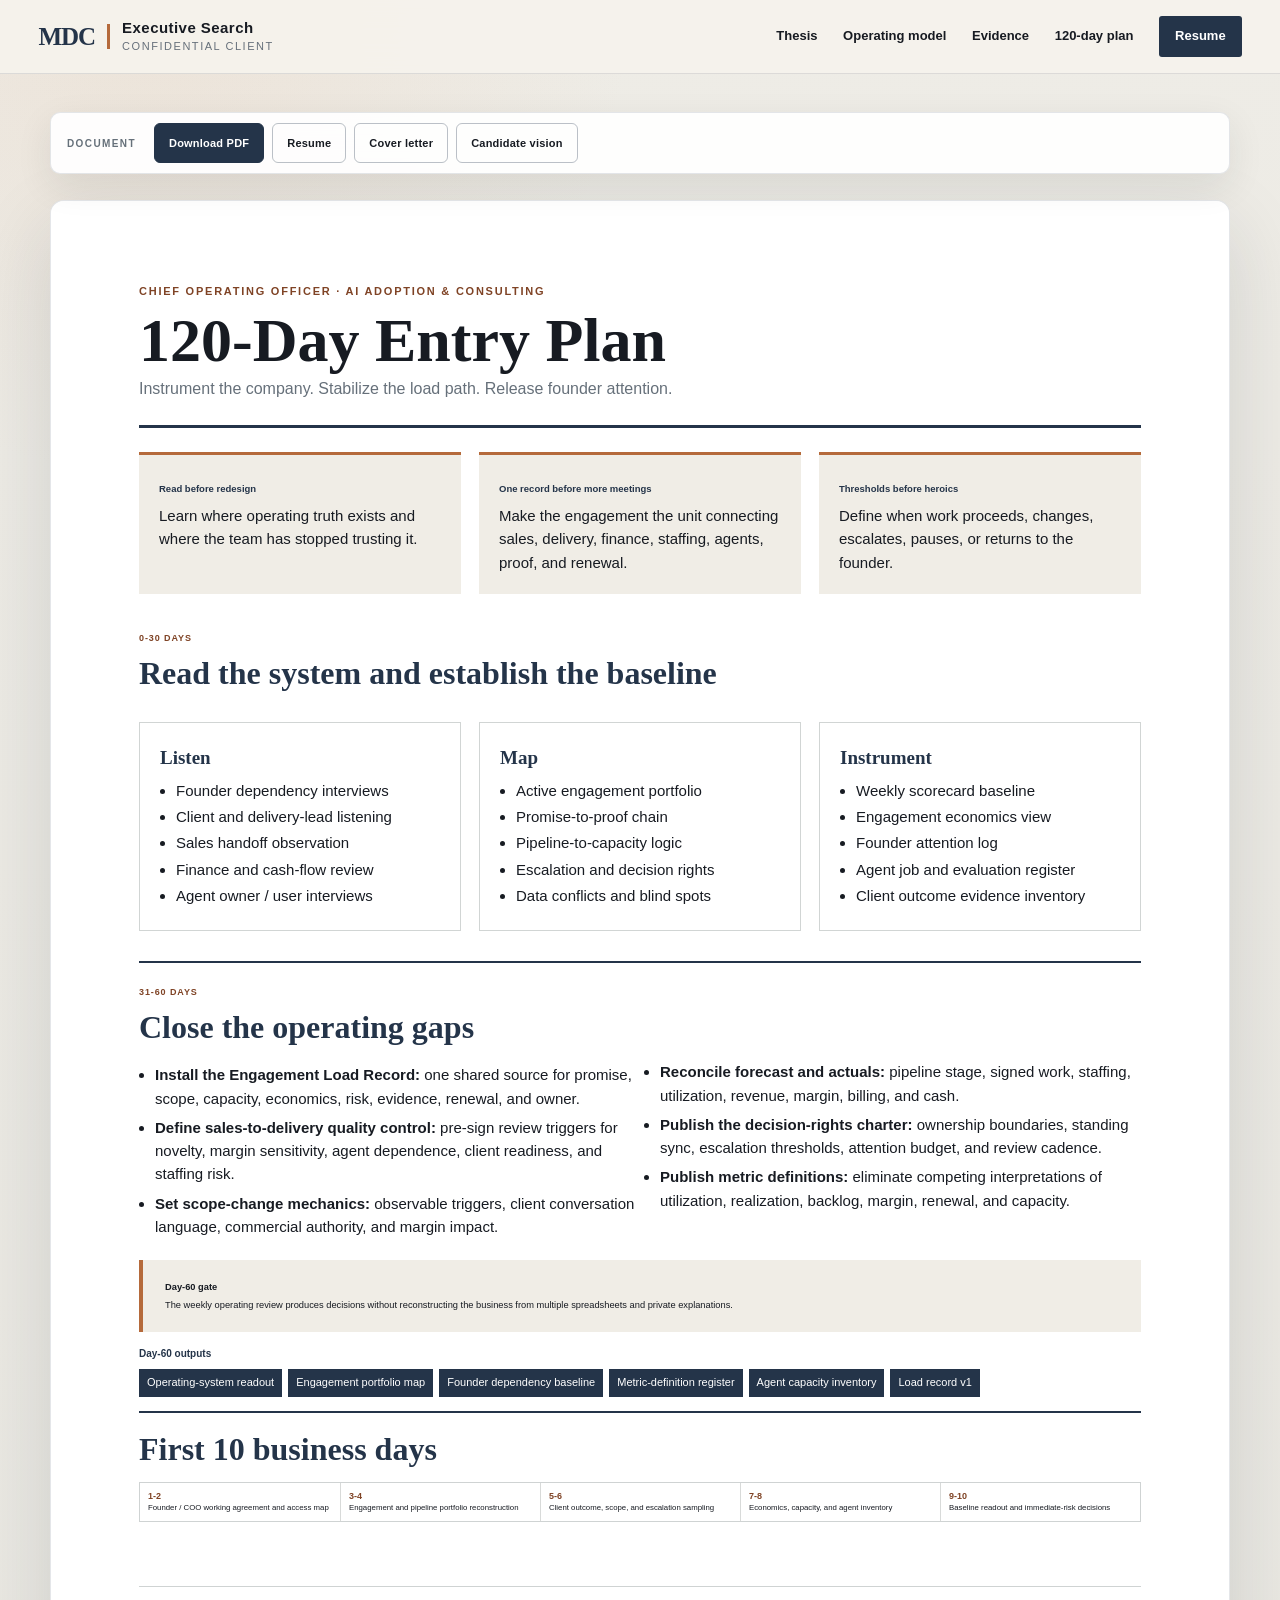
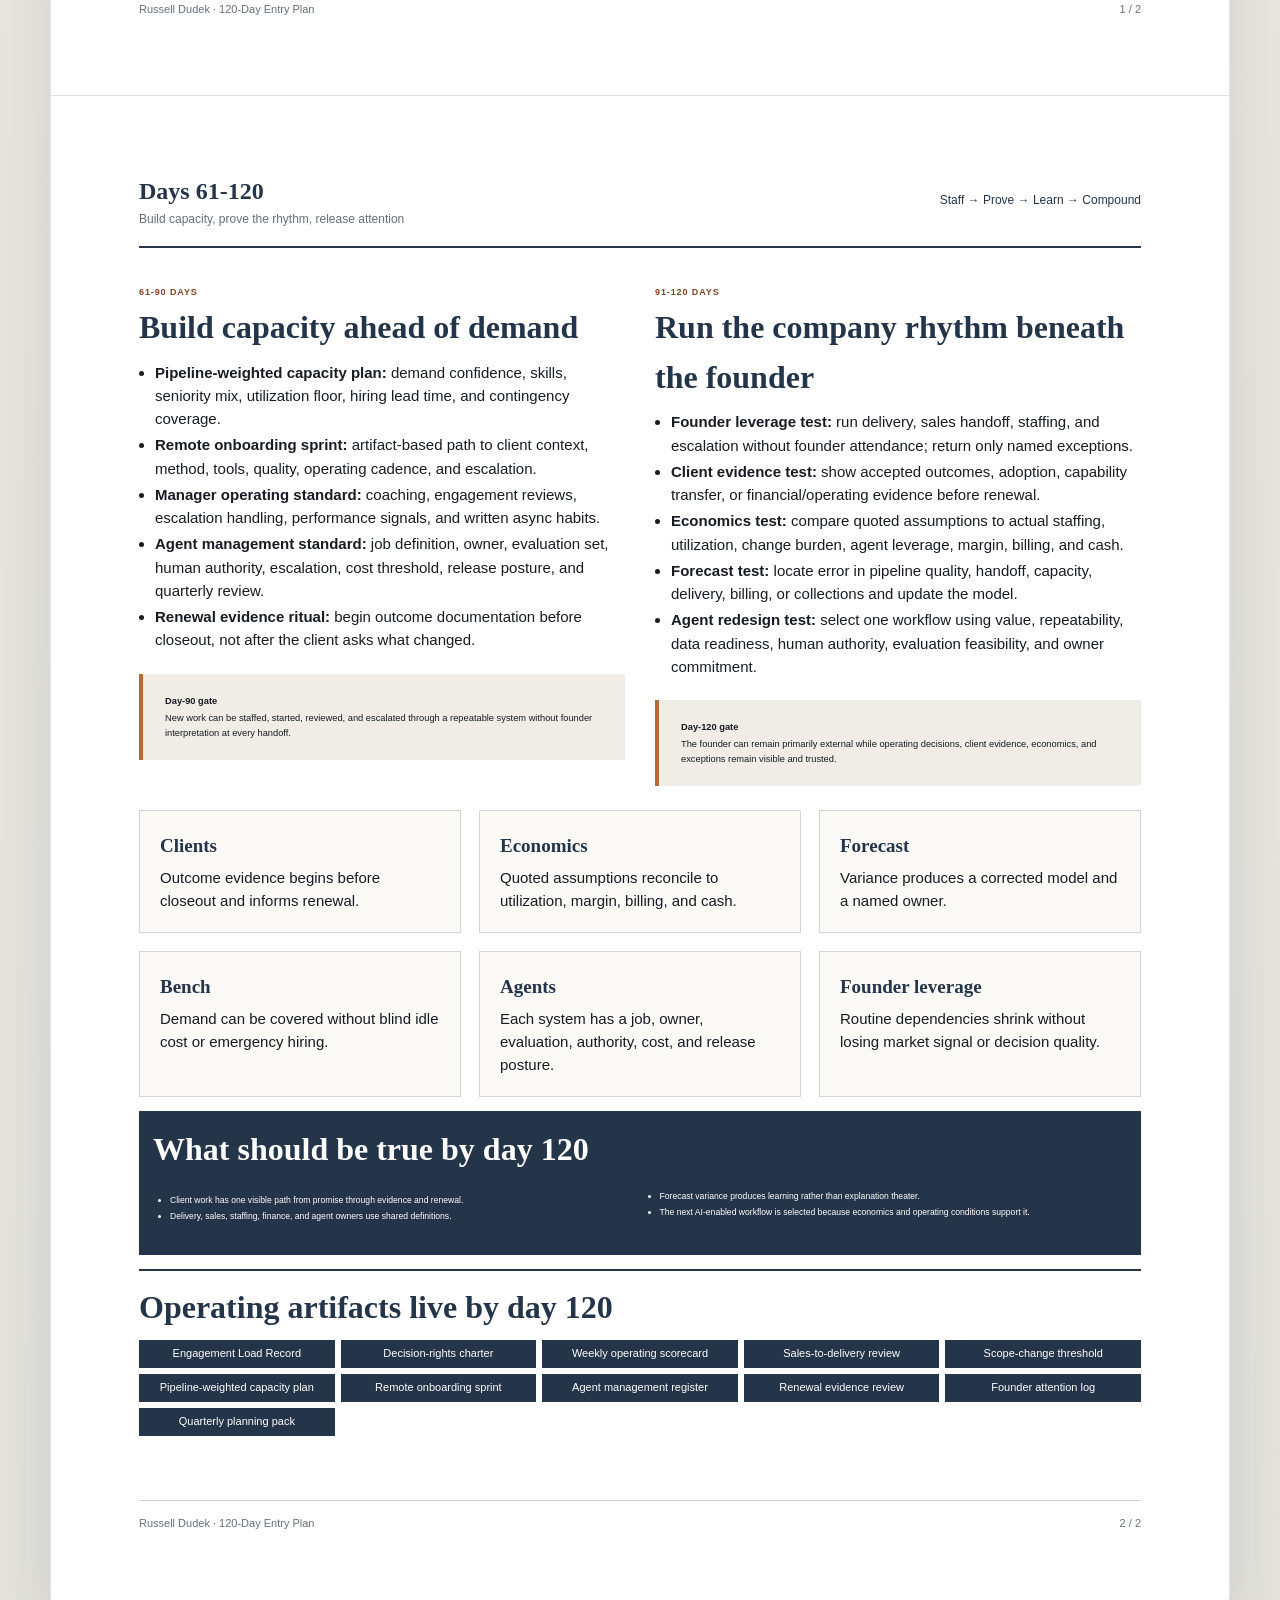
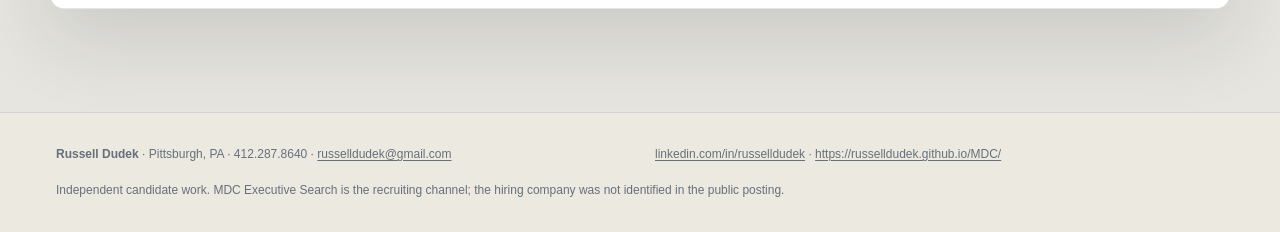
==== commit ddd9d13a: "Remove retired artifact language from document source" ====
--- a/120-day-plan.html
+++ b/120-day-plan.html
@@ -1,5 +1,4 @@
 <!DOCTYPE html>
-
 <html lang="en"><head>
 <meta charset="utf-8"/><meta content="width=device-width, initial-scale=1" name="viewport"/>
 <title>120-Day Entry Plan | Russell Dudek</title>
@@ -33,18 +32,18 @@
 <section class="paper page plan-page"><header class="brief-title"><span class="doc-brand">Chief Operating Officer · AI Adoption &amp; Consulting</span><h1>120-Day Entry Plan</h1><p>Instrument the company. Stabilize the load path. Release founder attention.</p></header>
 <div class="plan-principles"><article><strong>Read before redesign</strong><p>Learn where operating truth exists and where the team has stopped trusting it.</p></article><article><strong>One record before more meetings</strong><p>Make the engagement the unit connecting sales, delivery, finance, staffing, agents, proof, and renewal.</p></article><article><strong>Thresholds before heroics</strong><p>Define when work proceeds, changes, escalates, pauses, or returns to the founder.</p></article></div>
 <div class="phase-focus"><span>0-30 days</span><h2>Read the system and establish the baseline</h2><div class="phase-columns"><div><h3>Listen</h3><ul><li>Founder dependency interviews</li><li>Client and delivery-lead listening</li><li>Sales handoff observation</li><li>Finance and cash-flow review</li><li>Agent owner / user interviews</li></ul></div><div><h3>Map</h3><ul><li>Active engagement portfolio</li><li>Promise-to-proof chain</li><li>Pipeline-to-capacity logic</li><li>Escalation and decision rights</li><li>Data conflicts and blind spots</li></ul></div><div><h3>Instrument</h3><ul><li>Weekly scorecard baseline</li><li>Engagement economics view</li><li>Founder attention log</li><li>Agent job and evaluation register</li><li>Client outcome evidence inventory</li></ul></div></div></div>
-<div class="phase-focus phase-band"><span>31-60 days</span><h2>Close the operating gaps</h2><ul class="check-list two-column"><li><strong>Install the Engagement Load Record:</strong> one shared source for promise, scope, capacity, economics, risk, evidence, renewal, and owner.</li><li><strong>Define sales-to-delivery quality control:</strong> pre-sign review triggers for novelty, margin sensitivity, agent dependence, client readiness, and staffing risk.</li><li><strong>Set scope-change mechanics:</strong> observable triggers, client conversation language, commercial authority, and margin impact.</li><li><strong>Reconcile forecast and actuals:</strong> pipeline stage, signed work, staffing, utilization, revenue, margin, billing, and cash.</li><li><strong>Draft the Founder Operating Contract:</strong> decision rights, standing sync, escalation thresholds, attention budget, and mutual performance review.</li><li><strong>Publish metric definitions:</strong> eliminate competing interpretations of utilization, realization, backlog, margin, renewal, and capacity.</li></ul></div>
+<div class="phase-focus phase-band"><span>31-60 days</span><h2>Close the operating gaps</h2><ul class="check-list two-column"><li><strong>Install the Engagement Load Record:</strong> one shared source for promise, scope, capacity, economics, risk, evidence, renewal, and owner.</li><li><strong>Define sales-to-delivery quality control:</strong> pre-sign review triggers for novelty, margin sensitivity, agent dependence, client readiness, and staffing risk.</li><li><strong>Set scope-change mechanics:</strong> observable triggers, client conversation language, commercial authority, and margin impact.</li><li><strong>Reconcile forecast and actuals:</strong> pipeline stage, signed work, staffing, utilization, revenue, margin, billing, and cash.</li><li><strong>Publish the decision-rights charter:</strong> ownership boundaries, standing sync, escalation thresholds, attention budget, and review cadence.</li><li><strong>Publish metric definitions:</strong> eliminate competing interpretations of utilization, realization, backlog, margin, renewal, and capacity.</li></ul></div>
 <div class="decision-gate"><strong>Day-60 gate</strong><p>The weekly operating review produces decisions without reconstructing the business from multiple spreadsheets and private explanations.</p></div>
 <div class="deliverables"><h3>Day-60 outputs</h3><span>Operating-system readout</span><span>Engagement portfolio map</span><span>Founder dependency baseline</span><span>Metric-definition register</span><span>Agent capacity inventory</span><span>Load record v1</span></div>
-<div class="first-ten-days"><h2>First 10 business days</h2><div><span><strong>1-2</strong> Founder working agreement and access map</span><span><strong>3-4</strong> Engagement and pipeline portfolio reconstruction</span><span><strong>5-6</strong> Client outcome, scope, and escalation sampling</span><span><strong>7-8</strong> Economics, capacity, and agent inventory</span><span><strong>9-10</strong> Baseline readout and immediate-risk decisions</span></div></div><footer class="page-footer"><span>Russell Dudek · 120-Day Entry Plan</span><span>1 / 2</span></footer></section>
+<div class="first-ten-days"><h2>First 10 business days</h2><div><span><strong>1-2</strong> Founder / COO working agreement and access map</span><span><strong>3-4</strong> Engagement and pipeline portfolio reconstruction</span><span><strong>5-6</strong> Client outcome, scope, and escalation sampling</span><span><strong>7-8</strong> Economics, capacity, and agent inventory</span><span><strong>9-10</strong> Baseline readout and immediate-risk decisions</span></div></div><footer class="page-footer"><span>Russell Dudek · 120-Day Entry Plan</span><span>1 / 2</span></footer></section>
 <section class="paper page plan-page"><header class="continuation-header"><div><strong>Days 61-120</strong><span>Build capacity, prove the rhythm, release attention</span></div><div>Staff → Prove → Learn → Compound</div></header>
 <div class="phase-focus split"><section><span>61-90 days</span><h2>Build capacity ahead of demand</h2><ul class="check-list"><li><strong>Pipeline-weighted capacity plan:</strong> demand confidence, skills, seniority mix, utilization floor, hiring lead time, and contingency coverage.</li><li><strong>Remote onboarding sprint:</strong> artifact-based path to client context, method, tools, quality, operating cadence, and escalation.</li><li><strong>Manager operating standard:</strong> coaching, engagement reviews, escalation handling, performance signals, and written async habits.</li><li><strong>Agent management standard:</strong> job definition, owner, evaluation set, human authority, escalation, cost threshold, release posture, and quarterly review.</li><li><strong>Renewal evidence ritual:</strong> begin outcome documentation before closeout, not after the client asks what changed.</li></ul><div class="decision-gate"><strong>Day-90 gate</strong><p>New work can be staffed, started, reviewed, and escalated through a repeatable system without founder interpretation at every handoff.</p></div></section><section><span>91-120 days</span><h2>Run the company rhythm beneath the founder</h2><ul class="check-list"><li><strong>Founder leverage test:</strong> run delivery, sales handoff, staffing, and escalation without founder attendance; return only named exceptions.</li><li><strong>Client evidence test:</strong> show accepted outcomes, adoption, capability transfer, or financial/operating evidence before renewal.</li><li><strong>Economics test:</strong> compare quoted assumptions to actual staffing, utilization, change burden, agent leverage, margin, billing, and cash.</li><li><strong>Forecast test:</strong> locate error in pipeline quality, handoff, capacity, delivery, billing, or collections and update the model.</li><li><strong>Agent redesign test:</strong> select one workflow using value, repeatability, data readiness, human authority, evaluation feasibility, and owner commitment.</li></ul><div class="decision-gate"><strong>Day-120 gate</strong><p>The founder can remain primarily external while operating decisions, client evidence, economics, and exceptions remain visible and trusted.</p></div></section></div>
 <div class="outcome-grid plan-outcomes"><article><h3>Clients</h3><p>Outcome evidence begins before closeout and informs renewal.</p></article><article><h3>Economics</h3><p>Quoted assumptions reconcile to utilization, margin, billing, and cash.</p></article><article><h3>Forecast</h3><p>Variance produces a corrected model and a named owner.</p></article><article><h3>Bench</h3><p>Demand can be covered without blind idle cost or emergency hiring.</p></article><article><h3>Agents</h3><p>Each system has a job, owner, evaluation, authority, cost, and release posture.</p></article><article><h3>Founder leverage</h3><p>Routine dependencies shrink without losing market signal or decision quality.</p></article></div>
 <div class="day120-score"><h2>What should be true by day 120</h2><ul><li>Client work has one visible path from promise through evidence and renewal.</li><li>Delivery, sales, staffing, finance, and agent owners use shared definitions.</li><li>Forecast variance produces learning rather than explanation theater.</li><li>The next AI-enabled workflow is selected because economics and operating conditions support it.</li></ul></div>
-<div class="day120-artifacts"><h2>Operating artifacts live by day 120</h2><div><span>Engagement Load Record</span><span>Weekly operating scorecard</span><span>Sales-to-delivery review</span><span>Scope-change threshold</span><span>Pipeline-weighted capacity plan</span><span>Remote onboarding sprint</span><span>Agent management register</span><span>Renewal evidence review</span><span>Founder attention log</span><span>Quarterly planning pack</span></div></div><footer class="page-footer"><span>Russell Dudek · 120-Day Entry Plan</span><span>2 / 2</span></footer></section></article></main>
+<div class="day120-artifacts"><h2>Operating artifacts live by day 120</h2><div><span>Engagement Load Record</span><span>Decision-rights charter</span><span>Weekly operating scorecard</span><span>Sales-to-delivery review</span><span>Scope-change threshold</span><span>Pipeline-weighted capacity plan</span><span>Remote onboarding sprint</span><span>Agent management register</span><span>Renewal evidence review</span><span>Founder attention log</span><span>Quarterly planning pack</span></div></div><footer class="page-footer"><span>Russell Dudek · 120-Day Entry Plan</span><span>2 / 2</span></footer></section></article></main>
 <footer class="site-footer">
 <div><strong>Russell Dudek</strong> · Pittsburgh, PA · 412.287.8640 · <a href="mailto:russelldudek@gmail.com">russelldudek@gmail.com</a></div>
 <div><a href="https://linkedin.com/in/russelldudek">linkedin.com/in/russelldudek</a> · <a href="https://russelldudek.github.io/MDC/">https://russelldudek.github.io/MDC/</a></div>
 <p>Independent candidate work. MDC Executive Search is the recruiting channel; the hiring company was not identified in the public posting.</p>
 </footer>
-</body></html>+</body></html>
